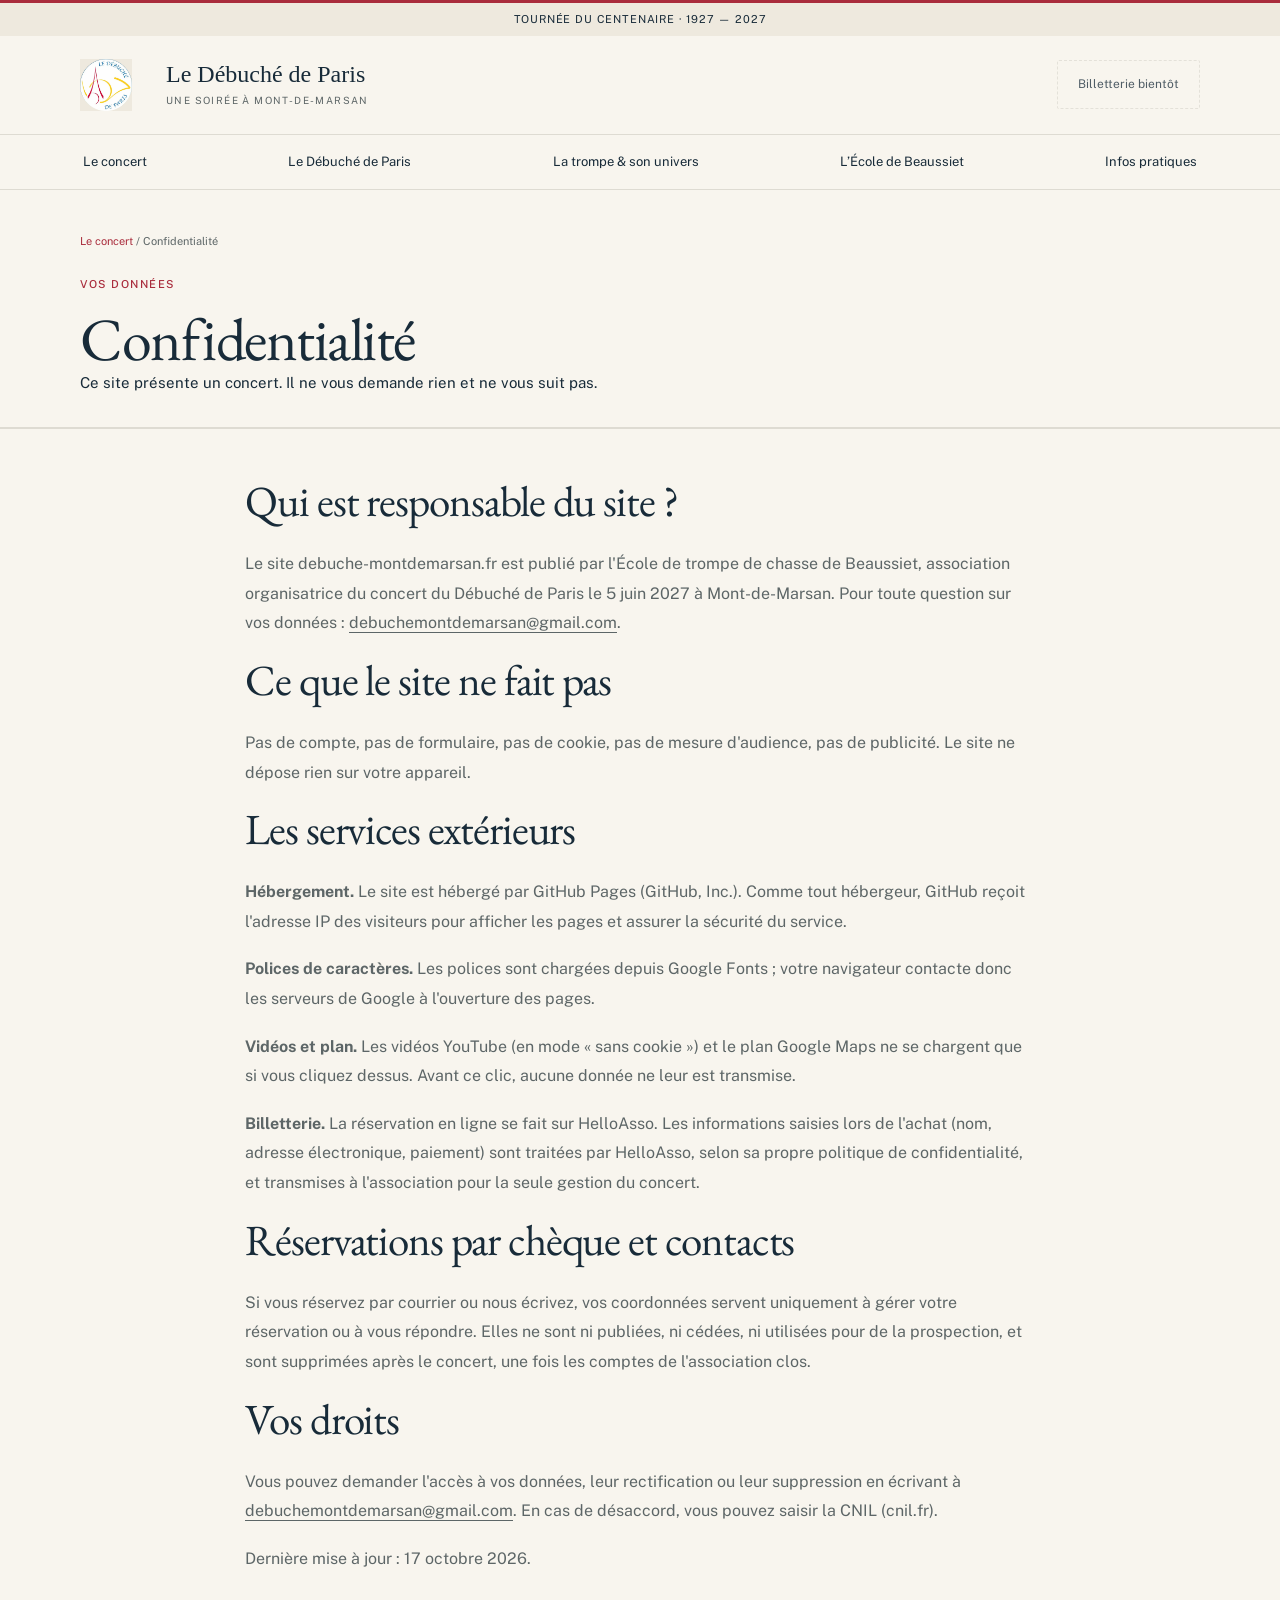
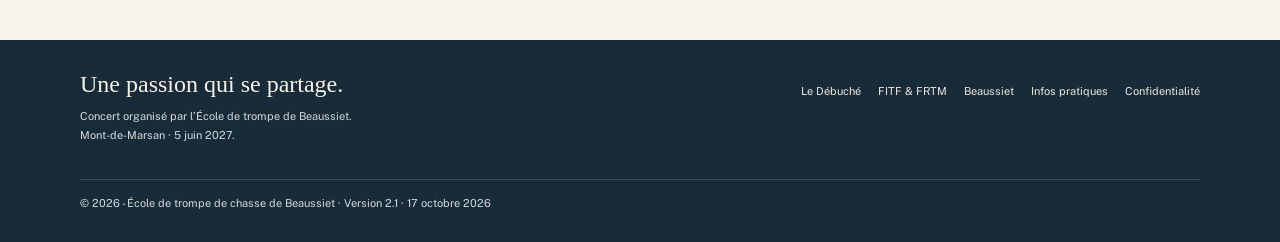
==== confidentialite/index.html @ ada698ae "Logo du Débuché, église sur l'accueil, programme visible, billetterie grisée, mentions et page confi" ====
<!doctype html>
<html lang="fr"><head>
<meta charset="utf-8">
<meta name="viewport" content="width=device-width,initial-scale=1">
<!-- Préparation de l’annonce publique : conserver noindex jusqu’à sa validation. -->
<meta name="robots" content="noindex">
<title>Confidentialité — Le Débuché de Paris à Mont-de-Marsan</title>
<meta name="description" content="L’histoire du Débuché de Paris depuis 1927 : ses fondateurs, son répertoire, ses concerts et sa tournée du centenaire, avec une étape à Mont-de-Marsan.">
<link rel="canonical" href="https://debuche-montdemarsan.fr/confidentialite/">
<meta property="og:type" content="website">
<meta property="og:locale" content="fr_FR">
<meta property="og:site_name" content="École de trompe de Beaussiet">
<meta property="og:title" content="Le Débuché de Paris : histoire et centenaire — Mont-de-Marsan 2027">
<meta property="og:description" content="L’histoire du Débuché de Paris depuis 1927 : ses fondateurs, son répertoire, ses concerts et sa tournée du centenaire, avec une étape à Mont-de-Marsan.">
<meta property="og:url" content="https://debuche-montdemarsan.fr/le-debuche-de-paris/">
<meta property="og:image" content="https://debuche-montdemarsan.fr/affiche-partage.jpg">
<meta property="og:image:width" content="1200"><meta property="og:image:height" content="630">
<meta name="twitter:card" content="summary_large_image">
<link rel="preconnect" href="https://fonts.googleapis.com">
<link rel="preconnect" href="https://fonts.gstatic.com" crossorigin>
<link rel="stylesheet" href="https://fonts.googleapis.com/css2?family=EB+Garamond:ital,wght@0,400;0,500;1,400&family=Public+Sans:wght@400;500&display=swap">
<link rel="stylesheet" href="/assets/site.css">
<script src="/infos.js" defer></script><script src="/assets/site.js" defer></script>
</head><body id="debuche-edition">
<a href="#contenu" class="skip-link">Aller au contenu</a>
<div class="dp-topline">TOURNÉE DU CENTENAIRE · 1927 — 2027</div>
<header id="haut">
 <div class="dp-masthead dp-container"><a href="/" class="dp-brand " aria-label="Accueil du concert"><img class="dp-logo" src="/logo-debuche.png" alt="" width="52" height="52"><span class="dp-name">Le Débuché de Paris<small>Une soirée à Mont-de-Marsan</small></span></a><a href="/infos-pratiques/#billetterie" class="dp-action dp-header-ticket " data-booking data-open-label="Réserver ma place">Billetterie · bientôt <span aria-hidden="true">↗</span></a></div>
 <nav class="dp-nav dp-container" aria-label="Rubriques du site"><a href="/" class="">Le concert</a><a href="/le-debuche-de-paris/" class="">Le Débuché de Paris</a><a href="/la-trompe/" class="">La trompe & son univers</a><a href="/ecole-de-beaussiet/" class="">L’École de Beaussiet</a><a href="/infos-pratiques/" class="">Infos pratiques</a></nav>
</header><main id="contenu">
 <div class="dp-page-title dp-container"><div class="dp-breadcrumb"><a href="/">Le concert</a> / Confidentialité</div><p class="dp-kicker">Vos données</p><h1>Confidentialité</h1><p>Ce site présente un concert. Il ne vous demande rien et ne vous suit pas.</p></div>
 <div class="dp-article"><section>
  <div class="shell narrow">
    <h2>Qui est responsable du site&nbsp;?</h2>
    <p>Le site debuche-montdemarsan.fr est publié par l'École de trompe de chasse de Beaussiet, association organisatrice du concert du Débuché de Paris le 5 juin 2027 à Mont-de-Marsan. Pour toute question sur vos données&nbsp;: <a href="mailto:debuchemontdemarsan@gmail.com">debuchemontdemarsan@gmail.com</a>.</p>

    <h2>Ce que le site ne fait pas</h2>
    <p>Pas de compte, pas de formulaire, pas de cookie, pas de mesure d'audience, pas de publicité. Le site ne dépose rien sur votre appareil.</p>

    <h2>Les services extérieurs</h2>
    <p><strong>Hébergement.</strong> Le site est hébergé par GitHub Pages (GitHub, Inc.). Comme tout hébergeur, GitHub reçoit l'adresse IP des visiteurs pour afficher les pages et assurer la sécurité du service.</p>
    <p><strong>Polices de caractères.</strong> Les polices sont chargées depuis Google Fonts&nbsp;; votre navigateur contacte donc les serveurs de Google à l'ouverture des pages.</p>
    <p><strong>Vidéos et plan.</strong> Les vidéos YouTube (en mode « sans cookie ») et le plan Google Maps ne se chargent que si vous cliquez dessus. Avant ce clic, aucune donnée ne leur est transmise.</p>
    <p><strong>Billetterie.</strong> La réservation en ligne se fait sur HelloAsso. Les informations saisies lors de l'achat (nom, adresse électronique, paiement) sont traitées par HelloAsso, selon sa propre politique de confidentialité, et transmises à l'association pour la seule gestion du concert.</p>

    <h2>Réservations par chèque et contacts</h2>
    <p>Si vous réservez par courrier ou nous écrivez, vos coordonnées servent uniquement à gérer votre réservation ou à vous répondre. Elles ne sont ni publiées, ni cédées, ni utilisées pour de la prospection, et sont supprimées après le concert, une fois les comptes de l'association clos.</p>

    <h2>Vos droits</h2>
    <p>Vous pouvez demander l'accès à vos données, leur rectification ou leur suppression en écrivant à <a href="mailto:debuchemontdemarsan@gmail.com">debuchemontdemarsan@gmail.com</a>. En cas de désaccord, vous pouvez saisir la CNIL (cnil.fr).</p>

    <p class="muted">Dernière mise à jour&nbsp;: 17 octobre 2026.</p>
  </div>
 </section></div>
</main><footer class="dp-footer dp-container"><div><div class="dp-footer-name">Une passion qui se partage.</div><p>Concert organisé par l’École de trompe de Beaussiet.<br>Mont-de-Marsan · 5 juin 2027.</p></div><div class="dp-footer-links"><a href="/le-debuche-de-paris/" class="">Le Débuché</a><a href="/la-trompe/#fitf" class="">FITF & FRTM</a><a href="/ecole-de-beaussiet/" class="">Beaussiet</a><a href="/infos-pratiques/" class="">Infos pratiques</a><a href="/confidentialite/">Confidentialité</a></div><p class="dp-legal">© 2026 - École de trompe de chasse de Beaussiet · <span data-version></span></p></footer>
<dialog id="photo-dialog" aria-label="Photo agrandie"><button type="button" data-close-photo>Fermer ×</button><img alt=""></dialog>
</body></html>
---- assets/site.css ----
#debuche-edition{color-scheme:light;--dp-paper:#f8f5ee;--dp-white:#fffdf8;--dp-ink:#182b39;--dp-grey:#5d6667;--dp-red:#a92c3c;--dp-line:#dedbd2;--dp-gold:#94733c;--dp-tint:#eee9de;background:var(--dp-paper);color:var(--dp-ink);font:15px/1.7 'Public Sans',Arial,sans-serif;isolation:isolate;overflow-wrap:break-word}
#debuche-edition *{box-sizing:border-box}
#debuche-edition [hidden]{display:none!important}
#debuche-edition h1,#debuche-edition h2,#debuche-edition h3,#debuche-edition p,#debuche-edition figure{margin:0}
#debuche-edition h1,#debuche-edition h2,#debuche-edition h3{font-family:'EB Garamond',Georgia,serif;color:var(--dp-ink);font-weight:400;letter-spacing:-.025em}
#debuche-edition h1{font-size:clamp(43px,6.3vw,68px);line-height:1.02}
#debuche-edition h2{font-size:clamp(33px,4vw,43px);line-height:1.12}
#debuche-edition h3{font-size:27px;line-height:1.2}
#debuche-edition h1 em,#debuche-edition h2 em{font-weight:400;color:var(--dp-red)}
#debuche-edition a{color:inherit;text-decoration:underline;text-underline-offset:4px}
#debuche-edition button{font:inherit;color:inherit;cursor:inherit}
#debuche-edition img{display:block;width:100%;object-fit:cover;background:var(--dp-tint)}
#debuche-edition .dp-container{padding-inline:max(6%,calc((100% - 1120px)/2))}
#debuche-edition .dp-kicker{font-size:11px;letter-spacing:.14em;text-transform:uppercase;color:var(--dp-red);font-weight:500}
#debuche-edition .dp-muted{color:var(--dp-grey)}
#debuche-edition .dp-topline{padding:7px 6%;text-align:center;font-size:11px;letter-spacing:.075em;background:var(--dp-tint);border-top:3px solid var(--dp-red)}
#debuche-edition .dp-masthead{display:flex;align-items:center;justify-content:space-between;gap:24px;padding-block:23px}
#debuche-edition .dp-brand{display:flex;align-items:center;gap:16px;background:none;border:0;padding:0;text-align:left}
#debuche-edition .dp-initials{font-family:Georgia,serif;font-size:33px;line-height:1;letter-spacing:-4px;color:var(--dp-gold);padding-right:18px;border-right:1px solid var(--dp-line)}
#debuche-edition .dp-name{font-family:Georgia,serif;font-size:24px;line-height:1.1}
#debuche-edition .dp-name small{display:block;font:10px/1.5 'Public Sans',sans-serif;letter-spacing:.14em;text-transform:uppercase;color:var(--dp-grey);margin-top:6px}
#debuche-edition .dp-action{display:inline-flex;gap:13px;align-items:center;justify-content:center;padding:13px 20px;min-height:46px;background:var(--dp-red);color:#fffdf8;border:0;border-radius:2px;font-size:12px;text-decoration:none}
#debuche-edition .dp-quiet{background:transparent;color:var(--dp-ink);border:1px solid var(--dp-line)}
#debuche-edition .dp-nav{display:flex;align-items:stretch;justify-content:space-between;gap:12px;border-block:1px solid var(--dp-line)}
#debuche-edition .dp-nav a{padding:16px 3px 13px;background:transparent;border:0;border-bottom:3px solid transparent;font-size:13px;min-height:50px}
#debuche-edition .dp-nav a[aria-current="page"]{color:var(--dp-red);border-bottom-color:var(--dp-red);font-weight:500}
#debuche-edition .dp-nav a:hover{color:var(--dp-red)}
#debuche-edition .dp-hero{display:grid;grid-template-columns:1.05fr 1fr;gap:38px;padding-top:42px;padding-bottom:37px;align-items:center}
#debuche-edition .dp-hero-copy{padding-block:15px}
#debuche-edition .dp-hero .dp-kicker{margin-bottom:22px}
#debuche-edition .dp-hero p.dp-intro{font-size:15px;color:var(--dp-grey);line-height:1.65;margin-top:22px;max-width:37ch}
#debuche-edition .dp-datestamp{display:flex;gap:15px;align-items:center;margin-top:28px}
#debuche-edition .dp-day{font-family:Georgia,serif;color:var(--dp-red);font-size:49px;line-height:1;border-right:1px solid var(--dp-line);padding-right:16px}
#debuche-edition .dp-datestamp strong{font-size:14px;font-weight:500;display:block}
#debuche-edition .dp-datestamp small{font-size:12px;color:var(--dp-grey);display:block}
#debuche-edition .dp-hero-actions{margin-top:25px;display:flex;flex-wrap:wrap;align-items:center;gap:13px}
#debuche-edition .dp-text-action{background:none;border:0;border-bottom:1px solid var(--dp-line);font-size:12px;padding:11px 0;min-height:44px;display:inline-flex;gap:7px;align-items:center}
#debuche-edition .dp-photo{position:relative;min-width:0}
#debuche-edition .dp-photo>img{aspect-ratio:.81;object-position:center 54%}
#debuche-edition figcaption{color:var(--dp-grey);font-size:10px;line-height:1.5;margin-top:8px}
#debuche-edition .dp-photo-seal{position:absolute;right:17px;top:18px;background:var(--dp-white);color:var(--dp-ink);padding:11px 16px;text-align:center;font-family:Georgia,serif;font-size:29px;line-height:1}
#debuche-edition .dp-photo-seal small{display:block;font:9px/1.4 'Public Sans',Arial,sans-serif;letter-spacing:.15em;text-transform:uppercase;margin-top:5px}
#debuche-edition .dp-essential{display:grid;grid-template-columns:1.2fr 1fr 1fr;gap:24px;background:var(--dp-white);border-block:1px solid var(--dp-line);padding-block:22px}
#debuche-edition .dp-essential>div{display:flex;gap:12px;align-items:flex-start}
#debuche-edition .dp-essential i{color:var(--dp-gold);margin-top:4px;flex-shrink:0}
#debuche-edition .dp-essential strong{display:block;font-size:13px;font-weight:500}
#debuche-edition .dp-essential small{display:block;font-size:11px;color:var(--dp-grey);margin-top:3px}
#debuche-edition .dp-section{padding-top:53px;padding-bottom:53px}
#debuche-edition .dp-section-heading{display:flex;align-items:flex-end;gap:30px;justify-content:space-between;margin-bottom:27px}
#debuche-edition .dp-section-heading .dp-kicker{margin-bottom:10px}
#debuche-edition .dp-section-heading>p{max-width:31ch;font-size:13px;color:var(--dp-grey)}
#debuche-edition .dp-discover{display:grid;grid-template-columns:repeat(3,minmax(0,1fr));gap:23px}
#debuche-edition .dp-discover a{border:0;background:transparent;text-align:left;padding:0;display:block;width:100%}
#debuche-edition .dp-discover img{aspect-ratio:1.3;margin-bottom:17px}
#debuche-edition .dp-discover h3{font-size:27px;margin-bottom:9px}
#debuche-edition .dp-discover p{font-size:12px;color:var(--dp-grey);line-height:1.65}
#debuche-edition .dp-discover .dp-card-link{display:inline-block;font-size:12px;color:var(--dp-red);margin-top:17px;border-bottom:1px solid var(--dp-line);padding-bottom:4px}
#debuche-edition .dp-discover .dp-credit{font-size:10px;margin-top:10px}
#debuche-edition .dp-listen{background:var(--dp-tint);padding-block:38px;display:grid;grid-template-columns:.9fr 1.1fr;gap:40px;align-items:center}
#debuche-edition .dp-listen .dp-kicker{margin-bottom:14px}
#debuche-edition .dp-listen p:not(.dp-kicker){font-size:13px;color:var(--dp-grey);margin-top:15px}
#debuche-edition .dp-video{display:block;position:relative;text-decoration:none;min-width:0}
#debuche-edition .dp-video img{aspect-ratio:1.7}
#debuche-edition .dp-play{position:absolute;left:18px;bottom:18px;display:inline-flex;align-items:center;gap:10px;background:var(--dp-white);color:var(--dp-ink);padding:11px 14px;font-size:12px}
#debuche-edition .dp-book-strip{display:flex;justify-content:space-between;align-items:center;gap:24px;padding-block:32px;border-bottom:1px solid var(--dp-line)}
#debuche-edition .dp-book-strip p{font-size:13px;color:var(--dp-grey);margin-top:6px}
#debuche-edition .dp-page-title{padding-top:42px;padding-bottom:31px;border-bottom:1px solid var(--dp-line)}
#debuche-edition .dp-breadcrumb{font-size:11px;color:var(--dp-grey);margin-bottom:25px}
#debuche-edition .dp-breadcrumb a{border:0;background:none;padding:0;color:var(--dp-red);font-size:inherit;min-height:30px}
#debuche-edition .dp-page-title h1{font-size:clamp(40px,5.5vw,60px);margin-top:15px;max-width:19ch}
#debuche-edition .dp-page-title .dp-lead{font-size:16px;line-height:1.7;max-width:64ch;color:var(--dp-grey);margin-top:21px}
#debuche-edition .dp-editorial{display:grid;grid-template-columns:1.1fr .9fr;gap:45px;align-items:start}
#debuche-edition .dp-editorial p{font-size:14px;color:var(--dp-grey);margin-top:18px}
#debuche-edition .dp-editorial h2{font-size:36px}
#debuche-edition .dp-editorial img{aspect-ratio:1.1}
#debuche-edition .dp-archives{background:var(--dp-tint);padding-block:38px}
#debuche-edition .dp-archives-grid{display:grid;grid-template-columns:1fr 1fr;gap:23px;margin-top:25px}
#debuche-edition .dp-archives-grid img{aspect-ratio:1.55;filter:sepia(.15)}
#debuche-edition .dp-milestones{display:grid;grid-template-columns:repeat(3,minmax(0,1fr));gap:26px;margin-top:28px}
#debuche-edition .dp-milestones article{border-top:1px solid var(--dp-line);padding-top:19px}
#debuche-edition .dp-milestones strong{font-family:Georgia,serif;font-size:36px;color:var(--dp-red);font-weight:400;line-height:1}
#debuche-edition .dp-milestones p{font-size:12px;margin-top:12px;color:var(--dp-grey)}
#debuche-edition .dp-quote{padding-block:32px;border-block:1px solid var(--dp-line);font-family:Georgia,serif;font-size:clamp(26px,3.4vw,37px);line-height:1.25;color:var(--dp-gold);text-align:center}
#debuche-edition .dp-jumplinks{display:flex;gap:20px;flex-wrap:wrap;margin-top:24px}
#debuche-edition .dp-jumplinks a{background:transparent;border:0;border-bottom:1px solid var(--dp-line);padding:8px 0;font-size:12px;color:var(--dp-red);min-height:44px}
#debuche-edition .dp-network{display:grid;grid-template-columns:1fr 1fr;gap:34px;margin-top:28px}
#debuche-edition .dp-network article{padding-top:24px;border-top:2px solid var(--dp-gold)}
#debuche-edition .dp-network .dp-abbr{font-family:Georgia,serif;font-size:42px;color:var(--dp-red);margin-bottom:12px;line-height:1}
#debuche-edition .dp-network h3{font-size:25px}
#debuche-edition .dp-network p{font-size:13px;color:var(--dp-grey);margin-top:17px}
#debuche-edition .dp-network a{font-size:12px;display:inline-block;margin-top:20px;color:var(--dp-red)}
#debuche-edition .dp-united{background:var(--dp-tint);padding:26px;margin-top:30px}
#debuche-edition .dp-united p{font-size:13px;color:var(--dp-grey);margin-top:10px}
#debuche-edition .dp-school-history{display:grid;grid-template-columns:80px 1fr;gap:18px 24px}
#debuche-edition .dp-school-history>strong{font-family:Georgia,serif;color:var(--dp-red);font-weight:400;font-size:34px;line-height:1.2;border-top:1px solid var(--dp-line);padding-top:18px}
#debuche-edition .dp-school-history>div{border-top:1px solid var(--dp-line);padding-top:18px}
#debuche-edition .dp-school-history p{font-size:13px;color:var(--dp-grey);margin-top:7px}
#debuche-edition .dp-school-history h3{font-size:25px}
#debuche-edition .dp-school-history figure{margin-block:16px 8px}
#debuche-edition .dp-school-history img{aspect-ratio:2}
#debuche-edition .dp-practice{background:var(--dp-white);border:1px solid var(--dp-line);padding:28px}
#debuche-edition .dp-practice .dp-kicker{margin-bottom:14px}
#debuche-edition .dp-practice p{font-size:13px;color:var(--dp-grey);margin-top:16px}
#debuche-edition .dp-practice strong{font-size:16px;font-weight:500;color:var(--dp-ink)}
#debuche-edition .dp-info-layout{display:grid;grid-template-columns:1.15fr .85fr;gap:42px}
#debuche-edition .dp-info-list{margin:24px 0 0}
#debuche-edition .dp-info-list>div{display:grid;grid-template-columns:110px 1fr;gap:20px;border-bottom:1px solid var(--dp-line);padding:17px 0}
#debuche-edition .dp-info-list dt{font-size:12px;font-weight:500;color:var(--dp-gold)}
#debuche-edition .dp-info-list dd{margin:0;font-size:13px;color:var(--dp-grey)}
#debuche-edition .dp-ticket{background:var(--dp-white);border:1px solid var(--dp-line);border-top:3px solid var(--dp-red);padding:28px}
#debuche-edition .dp-ticket h3{font-size:30px;margin:15px 0}
#debuche-edition .dp-ticket p{font-size:13px;color:var(--dp-grey)}
#debuche-edition .dp-price{font-family:Georgia,serif;font-size:52px;line-height:1;color:var(--dp-red);margin-block:23px 15px}
#debuche-edition .dp-price small{font:12px/1.5 'Public Sans',sans-serif;color:var(--dp-grey)}
#debuche-edition .dp-status{background:var(--dp-tint);padding:14px;margin-top:23px;font-size:12px}
#debuche-edition .dp-ticket .dp-small{font-size:11px;margin-top:13px}
#debuche-edition .dp-faq{max-width:760px}
#debuche-edition .dp-faq h2{margin-bottom:23px}
#debuche-edition details{border-bottom:1px solid var(--dp-line);padding:8px 0}
#debuche-edition summary{min-height:44px;align-content:center;font-size:14px}
#debuche-edition details p{font-size:13px;color:var(--dp-grey);padding:10px 0 15px}
#debuche-edition .dp-after{background:var(--dp-tint);padding:28px;margin-top:29px}
#debuche-edition .dp-after p{font-size:13px;color:var(--dp-grey);margin-top:12px}
#debuche-edition .dp-footer{background:var(--dp-ink);color:#f6f0e5;padding-block:30px;display:flex;align-items:flex-start;justify-content:space-between;gap:25px;flex-wrap:wrap}
#debuche-edition .dp-footer .dp-footer-name{font-family:Georgia,serif;font-size:24px;line-height:1.2}
#debuche-edition .dp-footer p{font-size:11px;color:#d6dbdc;margin-top:9px}
#debuche-edition .dp-footer-links{display:flex;gap:17px;flex-wrap:wrap}
#debuche-edition .dp-footer a{background:none;border:0;color:#eee8dd;padding:7px 0;font-size:11px;min-height:44px}
@media(max-width:760px){#debuche-edition .dp-hero{gap:24px}#debuche-edition h1{font-size:49px}#debuche-edition .dp-nav{gap:6px}#debuche-edition .dp-nav a{font-size:12px}#debuche-edition .dp-essential{gap:15px}#debuche-edition .dp-essential i{display:none}#debuche-edition .dp-editorial,#debuche-edition .dp-info-layout{gap:27px}#debuche-edition .dp-discover{gap:17px}#debuche-edition .dp-discover h3{font-size:24px}}
@media(max-width:550px){#debuche-edition .dp-masthead{padding-block:19px;gap:14px;flex-wrap:wrap}#debuche-edition .dp-initials{display:none}#debuche-edition .dp-name{font-size:20px}#debuche-edition .dp-name small{font-size:9px}#debuche-edition .dp-header-ticket{padding:10px 12px;font-size:11px}#debuche-edition .dp-nav{flex-wrap:wrap;justify-content:flex-start;gap:0 17px;padding-bottom:4px}#debuche-edition .dp-nav a{font-size:12px;padding-block:10px 8px;min-height:44px}#debuche-edition .dp-hero{grid-template-columns:1fr;padding-top:25px;gap:27px}#debuche-edition h1{font-size:52px}#debuche-edition .dp-hero-copy{padding:5px 0 0}#debuche-edition .dp-photo>img{aspect-ratio:1.15;object-position:center 54%}#debuche-edition .dp-hero p.dp-intro{max-width:40ch}#debuche-edition .dp-essential{grid-template-columns:1fr;gap:16px}#debuche-edition .dp-essential i{display:block}#debuche-edition .dp-essential small{font-size:12px}#debuche-edition .dp-section{padding-block:35px}#debuche-edition .dp-section-heading{display:block}#debuche-edition .dp-section-heading>p{margin-top:18px;max-width:none}#debuche-edition .dp-discover{grid-template-columns:1fr;gap:30px}#debuche-edition .dp-discover img{aspect-ratio:1.7}#debuche-edition .dp-discover h3{font-size:29px}#debuche-edition .dp-discover p{font-size:14px}#debuche-edition .dp-listen,#debuche-edition .dp-editorial,#debuche-edition .dp-info-layout{grid-template-columns:1fr;gap:26px}#debuche-edition .dp-book-strip{align-items:flex-start;flex-direction:column;gap:18px}#debuche-edition .dp-page-title{padding-top:26px}#debuche-edition .dp-page-title h1{font-size:45px}#debuche-edition .dp-archives-grid,#debuche-edition .dp-network{grid-template-columns:1fr}#debuche-edition .dp-milestones{grid-template-columns:1fr;gap:20px}#debuche-edition .dp-school-history{grid-template-columns:60px 1fr;gap:15px}#debuche-edition .dp-school-history img{aspect-ratio:1.3}#debuche-edition .dp-info-list>div{grid-template-columns:85px 1fr;gap:15px}#debuche-edition .dp-topline{font-size:10px}#debuche-edition .dp-footer-links{gap:14px}}

/* Production layout, long-form histories, and keyboard-accessible interactions. */
html{scroll-behavior:smooth;scroll-padding-top:24px}body{margin:0}body#debuche-edition{min-width:0}
#debuche-edition [id]{scroll-margin-top:24px}
#debuche-edition a,#debuche-edition button,#debuche-edition summary{cursor:pointer}
#debuche-edition a:focus-visible,#debuche-edition button:focus-visible,#debuche-edition summary:focus-visible{outline:3px solid var(--dp-red);outline-offset:5px}
#debuche-edition .dp-brand,#debuche-edition .dp-nav a,#debuche-edition .dp-discover a,#debuche-edition .dp-breadcrumb a,#debuche-edition .dp-footer a{text-decoration:none}
#debuche-edition .dp-nav a{display:flex;align-items:center}
#debuche-edition .dp-brand{color:var(--dp-ink)}
#debuche-edition .dp-nav a:hover,#debuche-edition .dp-discover a:hover h3{color:var(--dp-red)}
#debuche-edition .dp-footer a{display:inline-flex;align-items:center}
#debuche-edition .dp-jumplinks a{display:inline-flex;align-items:center}
#debuche-edition .dp-discover a{height:100%}
#debuche-edition .dp-discover .dp-card-link{font-weight:500}
#debuche-edition .dp-article>section{padding:48px max(6%,calc((100% - 790px)/2));border-top:1px solid var(--dp-line);display:flow-root}
#debuche-edition .dp-article .shell{max-width:790px;margin-inline:auto;display:flow-root}
#debuche-edition .dp-article .eyebrow{font-size:11px;letter-spacing:.14em;text-transform:uppercase;color:var(--dp-red);margin:0 0 14px;font-weight:500}
#debuche-edition .dp-article h2{font-size:clamp(32px,4.2vw,43px);margin-bottom:24px}
#debuche-edition .dp-article h3{margin:35px 0 15px;font-size:29px;clear:both}
#debuche-edition .dp-article h4{font-size:15px;font-weight:500;margin:26px 0 12px}
#debuche-edition .dp-article p{font-size:16px;line-height:1.85;color:var(--dp-grey);margin:18px 0}
#debuche-edition .dp-article .big{font-size:20px;line-height:1.6;color:var(--dp-ink)}
#debuche-edition .dp-article figure{margin:26px 0}
#debuche-edition .dp-article figure img{height:auto;width:100%;max-height:700px;object-fit:contain}
#debuche-edition .dp-article figcaption,#debuche-edition .dp-article .credit,#debuche-edition .dp-article .duo-legende{font-size:12px;line-height:1.6;color:var(--dp-grey);margin-top:10px}
#debuche-edition .credit{display:block}
#debuche-edition .dp-article .duo{display:grid;grid-template-columns:1fr 1fr;gap:18px;margin:28px 0}
#debuche-edition .dp-article .duo figure{margin:0}
#debuche-edition .dp-article .duo img{height:100%;object-fit:cover;max-height:530px}
#debuche-edition .dp-article .duo-legende{grid-column:1/-1;margin:0}
#debuche-edition .dp-article .fig-cote,#debuche-edition .dp-article .fig-nef{float:right;width:38%;margin:8px 0 26px 28px}
#debuche-edition .dp-article .fig-nuit{max-width:380px;margin:32px auto}
#debuche-edition .dp-article .logo{max-width:180px;margin:0 auto 28px;background:transparent}
#debuche-edition .dp-article .logo-fitf{width:100px;height:auto;float:right;margin:10px 0 20px 24px;background:transparent}
#debuche-edition .dp-article .signature{font-family:Georgia,serif;font-size:25px;color:var(--dp-gold);margin-top:26px}
#debuche-edition .dp-article .rare{border-left:2px solid var(--dp-gold);padding:15px 20px;background:var(--dp-tint);clear:both}
#debuche-edition .dp-article .rare b{display:block;color:var(--dp-ink);font-weight:500}
#debuche-edition .dp-article .inverse{background:var(--dp-tint)}
#debuche-edition .litanie{display:grid;grid-template-columns:1fr 1fr;gap:12px 24px;padding-left:20px;color:var(--dp-ink)}
#debuche-edition .contact{margin-top:28px;clear:both}
#debuche-edition .contact>div{display:grid;grid-template-columns:120px 1fr;gap:24px;border-top:1px solid var(--dp-line);padding:18px 0}
#debuche-edition .contact dt{font-size:12px;font-weight:500;color:var(--dp-gold)}
#debuche-edition .contact dd{margin:0;font-size:14px;color:var(--dp-grey)}
#debuche-edition .masque{display:grid;grid-template-columns:60px minmax(0,1fr) auto;align-items:center;gap:12px;padding:7px 0}
#debuche-edition .masque-nom{font-size:12px}
#debuche-edition .masque-valeur{min-width:0;overflow-wrap:anywhere}
#debuche-edition .oeil{background:transparent;border:1px solid var(--dp-line);border-radius:3px;padding:8px;font-size:12px;min-height:44px}
#debuche-edition .infos{display:grid;grid-template-columns:1fr 1fr;gap:27px;margin-top:25px}
#debuche-edition .dp-article .infos h3{font-family:'Public Sans',Arial,sans-serif;font-size:14px;margin:0 0 8px;font-weight:500}
#debuche-edition .dp-article .infos p{font-size:14px;margin:0}
#debuche-edition .plan{margin-top:30px}
#debuche-edition .plan iframe{width:100%;aspect-ratio:1.6;border:0;display:block}
#debuche-edition .cta{display:inline-flex;align-items:center;justify-content:center;min-height:46px;padding:12px 20px;background:var(--dp-red);color:var(--dp-white);font-size:13px;text-decoration:none;border:0;border-radius:2px}
#debuche-edition .cta.ghost{background:transparent;color:var(--dp-ink);border:1px solid var(--dp-line)}
#debuche-edition .video{clear:both;margin:28px 0}
#debuche-edition .video-lancer{padding:0;border:0;background:var(--dp-ink);width:100%;display:block;position:relative;overflow:hidden;aspect-ratio:16/9}
#debuche-edition .video-lancer img{width:100%;height:100%;object-fit:cover;opacity:.85}
#debuche-edition .video-play{position:absolute;inset:0;display:grid;place-items:center;color:var(--dp-white);font-size:28px}
#debuche-edition .video-play:before{content:'▶';display:grid;place-items:center;width:64px;height:64px;background:var(--dp-red);border-radius:50%}
#debuche-edition .video iframe,#debuche-edition .dp-video iframe{width:100%;aspect-ratio:16/9;border:0;display:block}
#debuche-edition .dp-video .video-lancer{aspect-ratio:1.7}
#debuche-edition .dp-video .video-play{place-items:end start;padding:18px;font:12px/1.5 'Public Sans',Arial,sans-serif}
#debuche-edition .dp-video .video-play:before{content:'▶ Écouter à Notre-Dame';background:var(--dp-white);color:var(--dp-ink);border-radius:0;width:auto;height:auto;padding:12px 16px}
#debuche-edition .dp-article .video-sous{font-size:13px;margin:5px 0 14px}
#debuche-edition .dp-article .video-titre{font-size:26px;margin-top:0}
#debuche-edition .dp-programme-details{padding:24px max(6%,calc((100% - 1120px)/2));border-bottom:1px solid var(--dp-line)}
#debuche-edition .dp-programme-details>summary{font-size:14px;font-weight:500}
#debuche-edition .dp-programme-details .dp-article>section{padding:26px 0 0;border:0}
#debuche-edition #i-programme{padding-left:22px;font-size:16px;line-height:1.8}
#debuche-edition .dates{margin:28px 0}
#debuche-edition .dates>div{display:grid;grid-template-columns:75px 1fr;gap:24px;border-top:1px solid var(--dp-line);padding:25px 0}
#debuche-edition .an{font-family:Georgia,serif;color:var(--dp-red);font-size:34px;line-height:1.2}
#debuche-edition .dates-texte>span{font-size:15px;line-height:1.7;color:var(--dp-grey)}
#debuche-edition .dates-photos{display:grid;grid-template-columns:repeat(auto-fit,minmax(min(100%,220px),1fr));gap:14px;margin-top:18px}
#debuche-edition .dp-article .dates-photos figure{margin:0}
#debuche-edition .dp-article .dates-photos img{max-height:420px;object-fit:cover}
#debuche-edition .liste-lieux{list-style:none;margin:0;padding:0}
#debuche-edition .liste-lieux li{display:flex;justify-content:space-between;gap:20px;padding:12px 0;border-bottom:1px solid var(--dp-line);font-size:14px}
#debuche-edition .liste-lieux .detail{font-size:12px;color:var(--dp-grey);text-align:right}
#debuche-edition .partners{list-style:none;display:flex;flex-wrap:wrap;gap:15px;padding:0}
#debuche-edition .partners li{padding:12px 18px;border:1px solid var(--dp-line)}
#debuche-edition .dp-article details>p{padding-bottom:16px;margin:5px 0;font-size:15px}
#debuche-edition .dp-article details summary{font-size:15px;line-height:1.6}
#debuche-edition .dp-venue-details{margin:10px max(6%,calc((100% - 790px)/2)) 40px}
#debuche-edition .dp-venue-details .dp-article>section{padding:30px 0;border:0}
#debuche-edition .dp-reservation{max-width:650px;margin:60px auto;padding:35px 6%;text-align:center}
#debuche-edition .dp-reservation h1{font-size:43px;margin:20px 0}
#debuche-edition .dp-reservation p{margin:18px 0;color:var(--dp-grey)}
#debuche-edition .skip-link{position:absolute;top:0;left:16px;transform:translateY(-200%);padding:12px 18px;background:var(--dp-white);z-index:20}
#debuche-edition .skip-link:focus{transform:none}
#debuche-edition .photo-button{display:block;border:0;padding:0;width:100%;background:transparent}
#debuche-edition dialog{border:0;padding:0;background:transparent;max-width:94vw;max-height:94vh;overflow:visible}
#debuche-edition dialog::backdrop{background:rgba(8,16,24,.88)}
#debuche-edition dialog img{max-width:90vw;max-height:82vh;width:auto;height:auto;object-fit:contain}
#debuche-edition dialog button{display:block;margin:0 0 10px auto;padding:10px 18px;border:0;background:var(--dp-white);color:var(--dp-ink);font-size:14px;min-height:44px}
@media(max-width:550px){
 #debuche-edition .dp-article>section{padding-block:35px}
 #debuche-edition .dp-article .fig-cote,#debuche-edition .dp-article .fig-nef{float:none;width:100%;margin:25px 0}
 #debuche-edition .dp-article .duo{grid-template-columns:1fr}
 #debuche-edition .dp-article .duo img{height:auto;max-height:550px;object-fit:contain}
 #debuche-edition .litanie,#debuche-edition .infos{grid-template-columns:1fr}
 #debuche-edition .contact>div{grid-template-columns:1fr;gap:8px}
 #debuche-edition .dates>div{grid-template-columns:58px 1fr;gap:15px}
 #debuche-edition .dates-photos{grid-template-columns:1fr}
 #debuche-edition .liste-lieux li{flex-direction:column;gap:4px}
 #debuche-edition .liste-lieux .detail{text-align:left}
 #debuche-edition .dp-article .logo-fitf{float:none;margin:20px 0}
 #debuche-edition .masque{grid-template-columns:1fr auto}
 #debuche-edition .masque-nom{grid-column:1/-1}
}
@media(prefers-reduced-motion:reduce){html{scroll-behavior:auto}}

#debuche-edition .dp-info-inline>section{padding:0;border:0}
#debuche-edition .dp-essential svg{color:var(--dp-gold);flex-shrink:0;margin-top:4px}
#debuche-edition .dp-text-action svg{flex-shrink:0}
#debuche-edition .dp-info-layout .dp-ticket{align-self:start}
#debuche-edition .dp-photo img{height:auto}
#debuche-edition .dp-discover img{height:auto;object-fit:cover}
#debuche-edition .dp-photo>.photo-button>img{width:100%;height:auto;aspect-ratio:.81;object-fit:cover;object-position:center 54%}
@media(max-width:550px){#debuche-edition .dp-photo>.photo-button>img{aspect-ratio:1.15}}

/* Logo, billetterie fermée, mentions, église */
#debuche-edition .dp-logo{width:52px;height:52px;padding-right:0;margin-right:18px}
@media(max-width:550px){#debuche-edition .dp-logo{width:40px;height:40px;margin-right:10px}}
#debuche-edition .dp-header-ticket.dp-closed{background:transparent;color:var(--dp-ink);border:1px dashed var(--dp-line);opacity:.75}
#debuche-edition .dp-legal{flex-basis:100%;border-top:1px solid rgba(255,255,255,.15);padding-top:14px;margin-top:4px;font-size:11px;color:#b9c0c2}
#debuche-edition .dp-eglise>section{padding:40px max(6%,calc((100% - 790px)/2));border-top:1px solid var(--dp-line)}
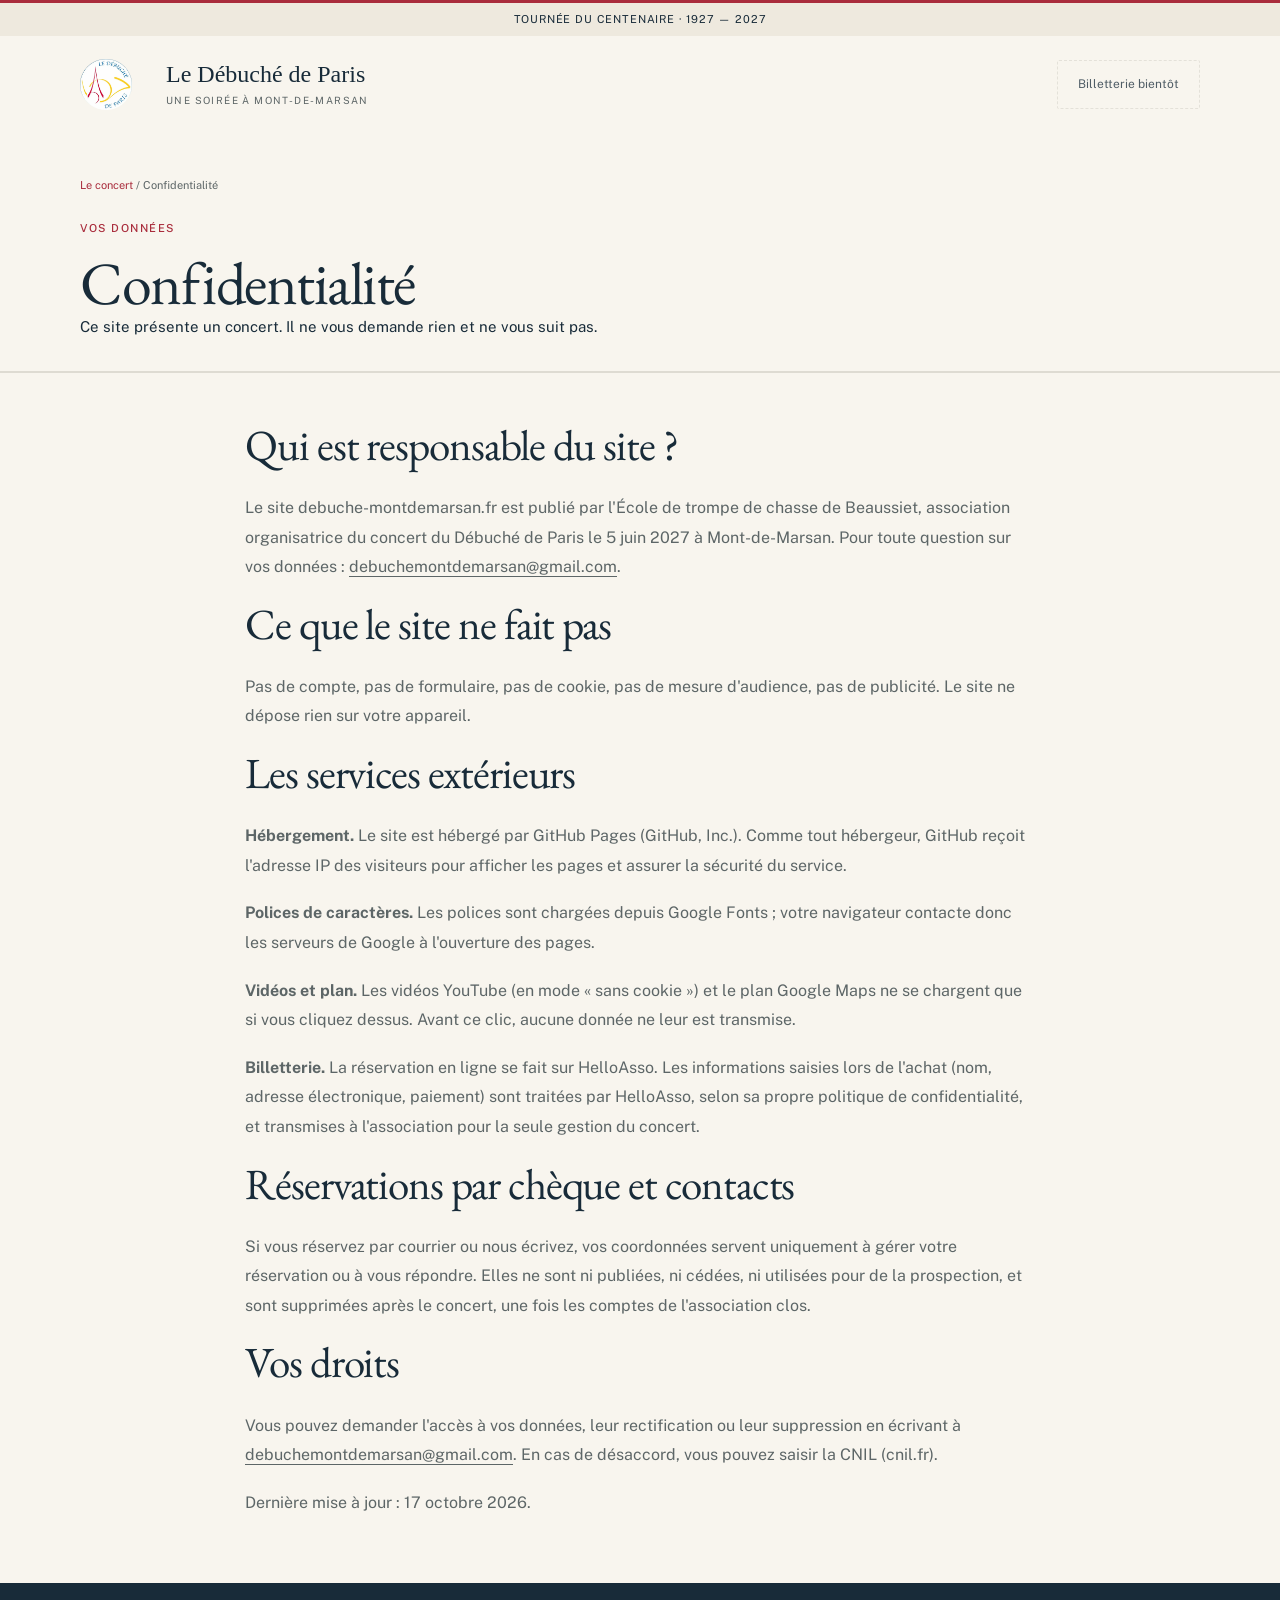
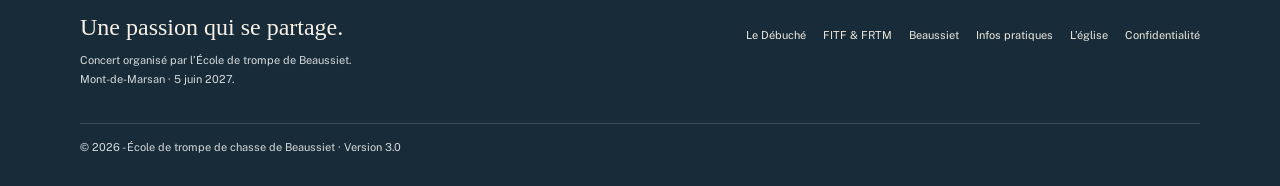
==== commit c59b5859: "Une seule page : infos pratiques sur l'accueil, liens vers les rubriques, église sur sa page, plus d" ====
--- a/confidentialite/index.html
+++ b/confidentialite/index.html
@@ -25,8 +25,7 @@
 <a href="#contenu" class="skip-link">Aller au contenu</a>
 <div class="dp-topline">TOURNÉE DU CENTENAIRE · 1927 — 2027</div>
 <header id="haut">
- <div class="dp-masthead dp-container"><a href="/" class="dp-brand " aria-label="Accueil du concert"><img class="dp-logo" src="/logo-debuche.png" alt="" width="52" height="52"><span class="dp-name">Le Débuché de Paris<small>Une soirée à Mont-de-Marsan</small></span></a><a href="/infos-pratiques/#billetterie" class="dp-action dp-header-ticket " data-booking data-open-label="Réserver ma place">Billetterie · bientôt <span aria-hidden="true">↗</span></a></div>
- <nav class="dp-nav dp-container" aria-label="Rubriques du site"><a href="/" class="">Le concert</a><a href="/le-debuche-de-paris/" class="">Le Débuché de Paris</a><a href="/la-trompe/" class="">La trompe & son univers</a><a href="/ecole-de-beaussiet/" class="">L’École de Beaussiet</a><a href="/infos-pratiques/" class="">Infos pratiques</a></nav>
+ <div class="dp-masthead dp-container"><a href="/" class="dp-brand " aria-label="Accueil du concert"><img class="dp-logo" src="/logo-debuche.png" alt="" width="52" height="52"><span class="dp-name">Le Débuché de Paris<small>Une soirée à Mont-de-Marsan</small></span></a><a href="/#billetterie" class="dp-action dp-header-ticket " data-booking data-open-label="Réserver ma place">Billetterie · bientôt <span aria-hidden="true">↗</span></a></div>
 </header><main id="contenu">
  <div class="dp-page-title dp-container"><div class="dp-breadcrumb"><a href="/">Le concert</a> / Confidentialité</div><p class="dp-kicker">Vos données</p><h1>Confidentialité</h1><p>Ce site présente un concert. Il ne vous demande rien et ne vous suit pas.</p></div>
  <div class="dp-article"><section>
@@ -52,6 +51,6 @@
     <p class="muted">Dernière mise à jour&nbsp;: 17 octobre 2026.</p>
   </div>
  </section></div>
-</main><footer class="dp-footer dp-container"><div><div class="dp-footer-name">Une passion qui se partage.</div><p>Concert organisé par l’École de trompe de Beaussiet.<br>Mont-de-Marsan · 5 juin 2027.</p></div><div class="dp-footer-links"><a href="/le-debuche-de-paris/" class="">Le Débuché</a><a href="/la-trompe/#fitf" class="">FITF & FRTM</a><a href="/ecole-de-beaussiet/" class="">Beaussiet</a><a href="/infos-pratiques/" class="">Infos pratiques</a><a href="/confidentialite/">Confidentialité</a></div><p class="dp-legal">© 2026 - École de trompe de chasse de Beaussiet · <span data-version></span></p></footer>
+</main><footer class="dp-footer dp-container"><div><div class="dp-footer-name">Une passion qui se partage.</div><p>Concert organisé par l’École de trompe de Beaussiet.<br>Mont-de-Marsan · 5 juin 2027.</p></div><div class="dp-footer-links"><a href="/le-debuche-de-paris/" class="">Le Débuché</a><a href="/la-trompe/#fitf" class="">FITF & FRTM</a><a href="/ecole-de-beaussiet/" class="">Beaussiet</a><a href="/#infos" class="">Infos pratiques</a><a href="/eglise/">L’église</a><a href="/confidentialite/">Confidentialité</a></div><p class="dp-legal">© 2026 - École de trompe de chasse de Beaussiet · <span data-version></span></p></footer>
 <dialog id="photo-dialog" aria-label="Photo agrandie"><button type="button" data-close-photo>Fermer ×</button><img alt=""></dialog>
 </body></html>
--- a/assets/site.css
+++ b/assets/site.css
@@ -256,3 +256,35 @@
 #debuche-edition .dp-header-ticket.dp-closed{background:transparent;color:var(--dp-ink);border:1px dashed var(--dp-line);opacity:.75}
 #debuche-edition .dp-legal{flex-basis:100%;border-top:1px solid rgba(255,255,255,.15);padding-top:14px;margin-top:4px;font-size:11px;color:#b9c0c2}
 #debuche-edition .dp-eglise>section{padding:40px max(6%,calc((100% - 790px)/2));border-top:1px solid var(--dp-line)}
+#debuche-edition .dp-mail-line{margin-top:8px;font-size:14px}#debuche-edition .dp-mail-line a{color:var(--dp-red)}
+
+/* Menu mobile (trois traits) */
+#debuche-edition .dp-burger,#debuche-edition .dp-menu{display:none}
+@media(max-width:760px){
+#debuche-edition header#haut{position:sticky;top:0;z-index:50;background:var(--dp-paper);border-bottom:1px solid var(--dp-line)}
+#debuche-edition .dp-nav{display:none}
+#debuche-edition .dp-masthead{flex-wrap:nowrap!important;padding-block:10px!important;gap:10px!important}
+#debuche-edition .dp-brand{flex:1;min-width:0}
+#debuche-edition .dp-name{font-size:17px!important;white-space:nowrap;overflow:hidden;text-overflow:ellipsis}
+#debuche-edition .dp-name small{display:none}
+#debuche-edition .dp-logo{display:block!important;width:38px!important;height:38px!important;margin-right:10px}
+#debuche-edition .dp-header-ticket{padding:8px 10px!important;min-height:38px;font-size:11px!important;white-space:nowrap}
+#debuche-edition .dp-burger{display:inline-flex;flex-direction:column;justify-content:center;gap:5px;width:44px;height:44px;padding:0 10px;background:transparent;border:1px solid var(--dp-line);border-radius:2px;cursor:pointer;flex-shrink:0}
+#debuche-edition .dp-burger span{display:block;height:2px;background:var(--dp-ink);border-radius:1px}
+#debuche-edition .dp-menu:not([hidden]){display:flex;flex-direction:column;position:fixed;inset:0;z-index:100;background:var(--dp-ink);color:#f6f0e5;padding:70px 28px 32px;overflow-y:auto}
+#debuche-edition .dp-menu-close{position:absolute;top:14px;right:16px;width:44px;height:44px;background:transparent;border:1px solid rgba(255,255,255,.3);border-radius:2px;color:#fff;font-size:28px;line-height:1;cursor:pointer}
+#debuche-edition .dp-menu-links{display:flex;flex-direction:column}
+#debuche-edition .dp-menu-links a{font-family:'EB Garamond',Georgia,serif;font-size:28px;line-height:1.2;color:#f6f0e5;text-decoration:none;padding:14px 0;border-bottom:1px solid rgba(255,255,255,.12)}
+#debuche-edition .dp-menu-links a[aria-current="page"]{color:#e8a0a8}
+#debuche-edition .dp-menu-when{margin-top:auto;padding-top:28px;font-size:14px;line-height:1.6}
+#debuche-edition .dp-menu-when strong{display:block;font-weight:500}
+#debuche-edition .dp-menu-when span{color:#b9c0c2}
+#debuche-edition .dp-menu-ticket{margin-top:18px;display:block;text-align:center;padding:14px;background:var(--dp-red);color:#fff;text-decoration:none;font-size:14px;border-radius:2px}
+#debuche-edition .dp-menu-ticket.dp-closed{background:transparent;border:1px dashed rgba(255,255,255,.4);color:#d6dbdc}
+}
+#debuche-edition .dp-logo{background:none!important;object-fit:contain}
+@media(max-width:760px){#debuche-edition .dp-header-ticket.dp-closed{display:none}}
+
+#debuche-edition .dp-plus .dp-discover{grid-template-columns:repeat(auto-fit,minmax(170px,1fr))}
+#debuche-edition .dp-plus .dp-discover img[src$='.png']{object-fit:contain;background:var(--dp-white);padding:20px}
+#debuche-edition .dp-plus .dp-section-heading a{color:var(--dp-red)}
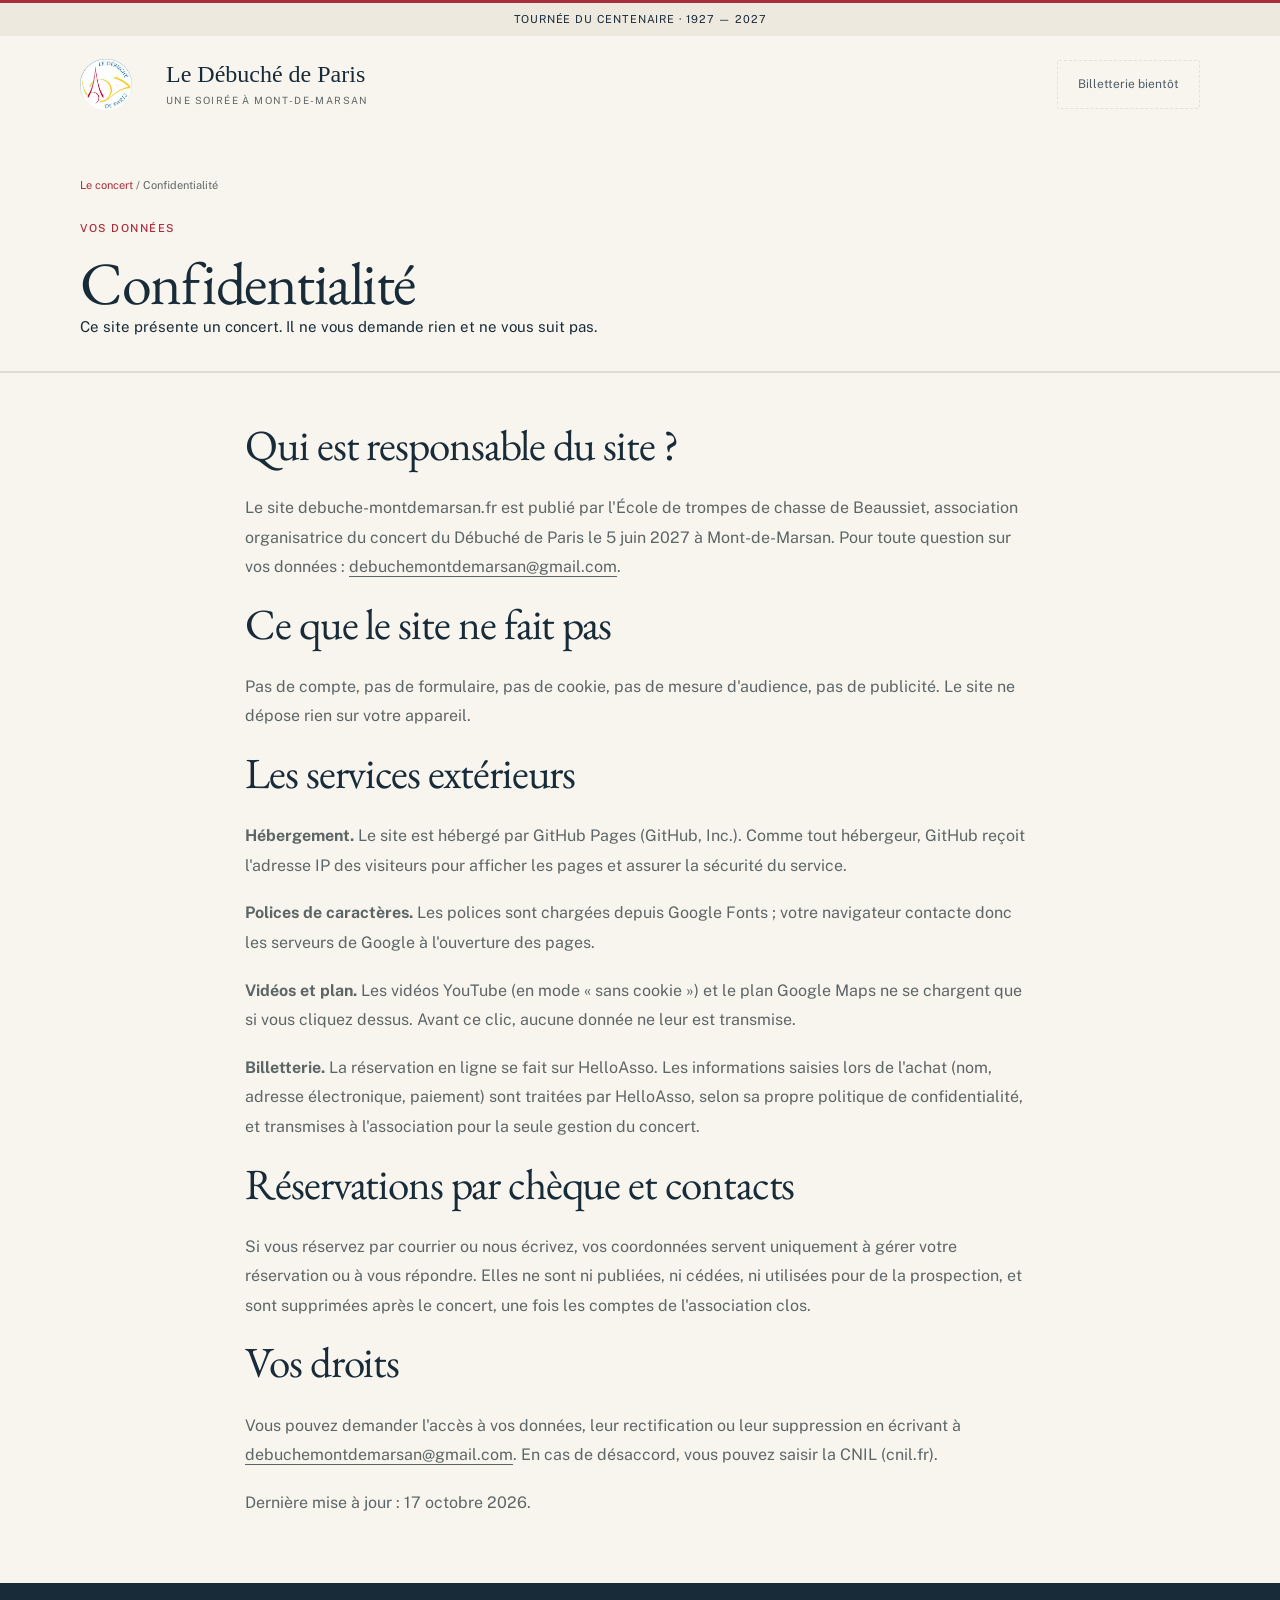
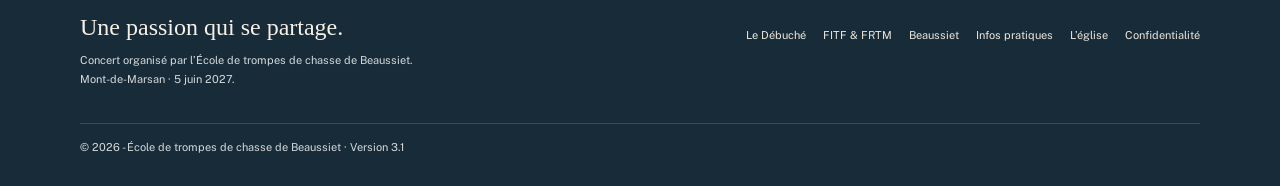
==== commit 584d9723: "Vidéo de Saint-Hubert à la place de Notre-Dame, nom officiel de l'école Co-Authored-By: Claude Opus " ====
--- a/confidentialite/index.html
+++ b/confidentialite/index.html
@@ -9,7 +9,7 @@
 <link rel="canonical" href="https://debuche-montdemarsan.fr/confidentialite/">
 <meta property="og:type" content="website">
 <meta property="og:locale" content="fr_FR">
-<meta property="og:site_name" content="École de trompe de Beaussiet">
+<meta property="og:site_name" content="École de trompes de chasse de Beaussiet">
 <meta property="og:title" content="Le Débuché de Paris : histoire et centenaire — Mont-de-Marsan 2027">
 <meta property="og:description" content="L’histoire du Débuché de Paris depuis 1927 : ses fondateurs, son répertoire, ses concerts et sa tournée du centenaire, avec une étape à Mont-de-Marsan.">
 <meta property="og:url" content="https://debuche-montdemarsan.fr/le-debuche-de-paris/">
@@ -31,7 +31,7 @@
  <div class="dp-article"><section>
   <div class="shell narrow">
     <h2>Qui est responsable du site&nbsp;?</h2>
-    <p>Le site debuche-montdemarsan.fr est publié par l'École de trompe de chasse de Beaussiet, association organisatrice du concert du Débuché de Paris le 5 juin 2027 à Mont-de-Marsan. Pour toute question sur vos données&nbsp;: <a href="mailto:debuchemontdemarsan@gmail.com">debuchemontdemarsan@gmail.com</a>.</p>
+    <p>Le site debuche-montdemarsan.fr est publié par l'École de trompes de chasse de Beaussiet, association organisatrice du concert du Débuché de Paris le 5 juin 2027 à Mont-de-Marsan. Pour toute question sur vos données&nbsp;: <a href="mailto:debuchemontdemarsan@gmail.com">debuchemontdemarsan@gmail.com</a>.</p>
 
     <h2>Ce que le site ne fait pas</h2>
     <p>Pas de compte, pas de formulaire, pas de cookie, pas de mesure d'audience, pas de publicité. Le site ne dépose rien sur votre appareil.</p>
@@ -51,6 +51,6 @@
     <p class="muted">Dernière mise à jour&nbsp;: 17 octobre 2026.</p>
   </div>
  </section></div>
-</main><footer class="dp-footer dp-container"><div><div class="dp-footer-name">Une passion qui se partage.</div><p>Concert organisé par l’École de trompe de Beaussiet.<br>Mont-de-Marsan · 5 juin 2027.</p></div><div class="dp-footer-links"><a href="/le-debuche-de-paris/" class="">Le Débuché</a><a href="/la-trompe/#fitf" class="">FITF & FRTM</a><a href="/ecole-de-beaussiet/" class="">Beaussiet</a><a href="/#infos" class="">Infos pratiques</a><a href="/eglise/">L’église</a><a href="/confidentialite/">Confidentialité</a></div><p class="dp-legal">© 2026 - École de trompe de chasse de Beaussiet · <span data-version></span></p></footer>
+</main><footer class="dp-footer dp-container"><div><div class="dp-footer-name">Une passion qui se partage.</div><p>Concert organisé par l’École de trompes de chasse de Beaussiet.<br>Mont-de-Marsan · 5 juin 2027.</p></div><div class="dp-footer-links"><a href="/le-debuche-de-paris/" class="">Le Débuché</a><a href="/la-trompe/#fitf" class="">FITF & FRTM</a><a href="/ecole-de-beaussiet/" class="">Beaussiet</a><a href="/#infos" class="">Infos pratiques</a><a href="/eglise/">L’église</a><a href="/confidentialite/">Confidentialité</a></div><p class="dp-legal">© 2026 - École de trompes de chasse de Beaussiet · <span data-version></span></p></footer>
 <dialog id="photo-dialog" aria-label="Photo agrandie"><button type="button" data-close-photo>Fermer ×</button><img alt=""></dialog>
 </body></html>
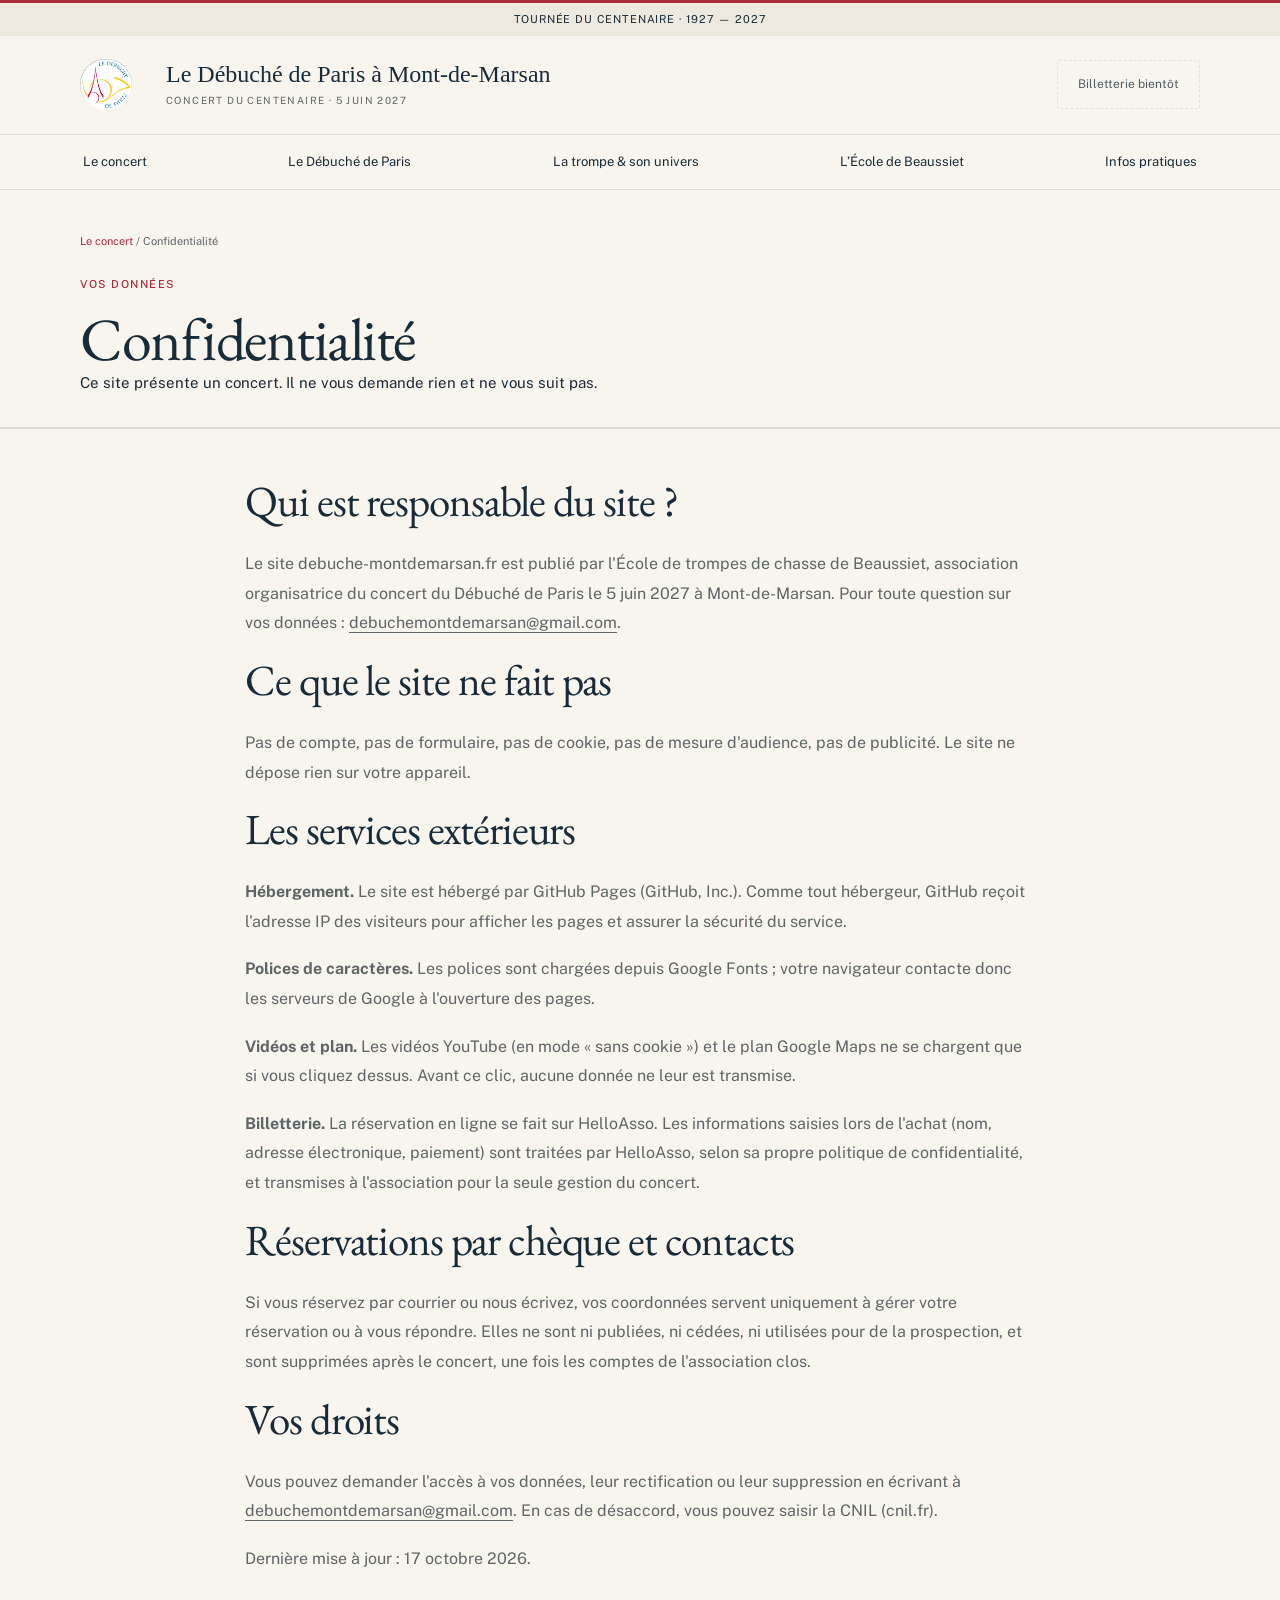
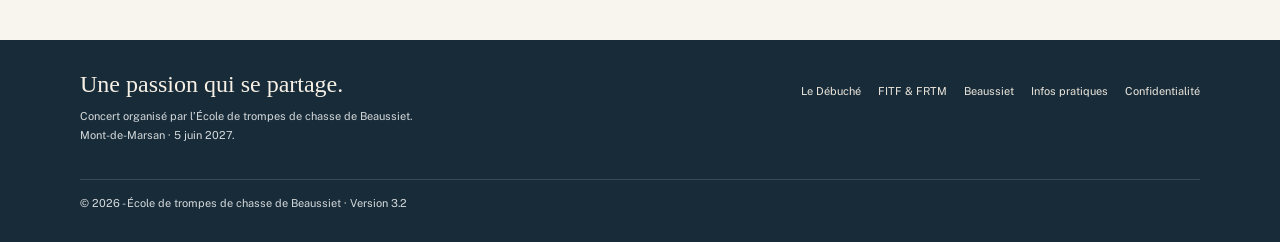
==== commit 7254a3bf: "Retour à la version à onglets, titre « à Mont-de-Marsan » dans la barre du haut Co-Authored-By: Clau" ====
--- a/confidentialite/index.html
+++ b/confidentialite/index.html
@@ -25,7 +25,8 @@
 <a href="#contenu" class="skip-link">Aller au contenu</a>
 <div class="dp-topline">TOURNÉE DU CENTENAIRE · 1927 — 2027</div>
 <header id="haut">
- <div class="dp-masthead dp-container"><a href="/" class="dp-brand " aria-label="Accueil du concert"><img class="dp-logo" src="/logo-debuche.png" alt="" width="52" height="52"><span class="dp-name">Le Débuché de Paris<small>Une soirée à Mont-de-Marsan</small></span></a><a href="/#billetterie" class="dp-action dp-header-ticket " data-booking data-open-label="Réserver ma place">Billetterie · bientôt <span aria-hidden="true">↗</span></a></div>
+ <div class="dp-masthead dp-container"><a href="/" class="dp-brand " aria-label="Accueil du concert"><img class="dp-logo" src="/logo-debuche.png" alt="" width="52" height="52"><span class="dp-name">Le Débuché de Paris à Mont-de-Marsan<small>Concert du centenaire · 5 juin 2027</small></span></a><a href="/infos-pratiques/#billetterie" class="dp-action dp-header-ticket " data-booking data-open-label="Réserver ma place">Billetterie · bientôt <span aria-hidden="true">↗</span></a></div>
+ <nav class="dp-nav dp-container" aria-label="Rubriques du site"><a href="/" class="">Le concert</a><a href="/le-debuche-de-paris/" class="">Le Débuché de Paris</a><a href="/la-trompe/" class="">La trompe & son univers</a><a href="/ecole-de-beaussiet/" class="">L’École de Beaussiet</a><a href="/infos-pratiques/" class="">Infos pratiques</a></nav>
 </header><main id="contenu">
  <div class="dp-page-title dp-container"><div class="dp-breadcrumb"><a href="/">Le concert</a> / Confidentialité</div><p class="dp-kicker">Vos données</p><h1>Confidentialité</h1><p>Ce site présente un concert. Il ne vous demande rien et ne vous suit pas.</p></div>
  <div class="dp-article"><section>
@@ -51,6 +52,6 @@
     <p class="muted">Dernière mise à jour&nbsp;: 17 octobre 2026.</p>
   </div>
  </section></div>
-</main><footer class="dp-footer dp-container"><div><div class="dp-footer-name">Une passion qui se partage.</div><p>Concert organisé par l’École de trompes de chasse de Beaussiet.<br>Mont-de-Marsan · 5 juin 2027.</p></div><div class="dp-footer-links"><a href="/le-debuche-de-paris/" class="">Le Débuché</a><a href="/la-trompe/#fitf" class="">FITF & FRTM</a><a href="/ecole-de-beaussiet/" class="">Beaussiet</a><a href="/#infos" class="">Infos pratiques</a><a href="/eglise/">L’église</a><a href="/confidentialite/">Confidentialité</a></div><p class="dp-legal">© 2026 - École de trompes de chasse de Beaussiet · <span data-version></span></p></footer>
+</main><footer class="dp-footer dp-container"><div><div class="dp-footer-name">Une passion qui se partage.</div><p>Concert organisé par l’École de trompes de chasse de Beaussiet.<br>Mont-de-Marsan · 5 juin 2027.</p></div><div class="dp-footer-links"><a href="/le-debuche-de-paris/" class="">Le Débuché</a><a href="/la-trompe/#fitf" class="">FITF & FRTM</a><a href="/ecole-de-beaussiet/" class="">Beaussiet</a><a href="/infos-pratiques/" class="">Infos pratiques</a><a href="/confidentialite/">Confidentialité</a></div><p class="dp-legal">© 2026 - École de trompes de chasse de Beaussiet · <span data-version></span></p></footer>
 <dialog id="photo-dialog" aria-label="Photo agrandie"><button type="button" data-close-photo>Fermer ×</button><img alt=""></dialog>
 </body></html>
--- a/assets/site.css
+++ b/assets/site.css
@@ -284,7 +284,4 @@
 }
 #debuche-edition .dp-logo{background:none!important;object-fit:contain}
 @media(max-width:760px){#debuche-edition .dp-header-ticket.dp-closed{display:none}}
-
-#debuche-edition .dp-plus .dp-discover{grid-template-columns:repeat(auto-fit,minmax(170px,1fr))}
-#debuche-edition .dp-plus .dp-discover img[src$='.png']{object-fit:contain;background:var(--dp-white);padding:20px}
-#debuche-edition .dp-plus .dp-section-heading a{color:var(--dp-red)}
+@media(max-width:760px){#debuche-edition .dp-name{white-space:normal!important;font-size:16px!important;line-height:1.2}}
